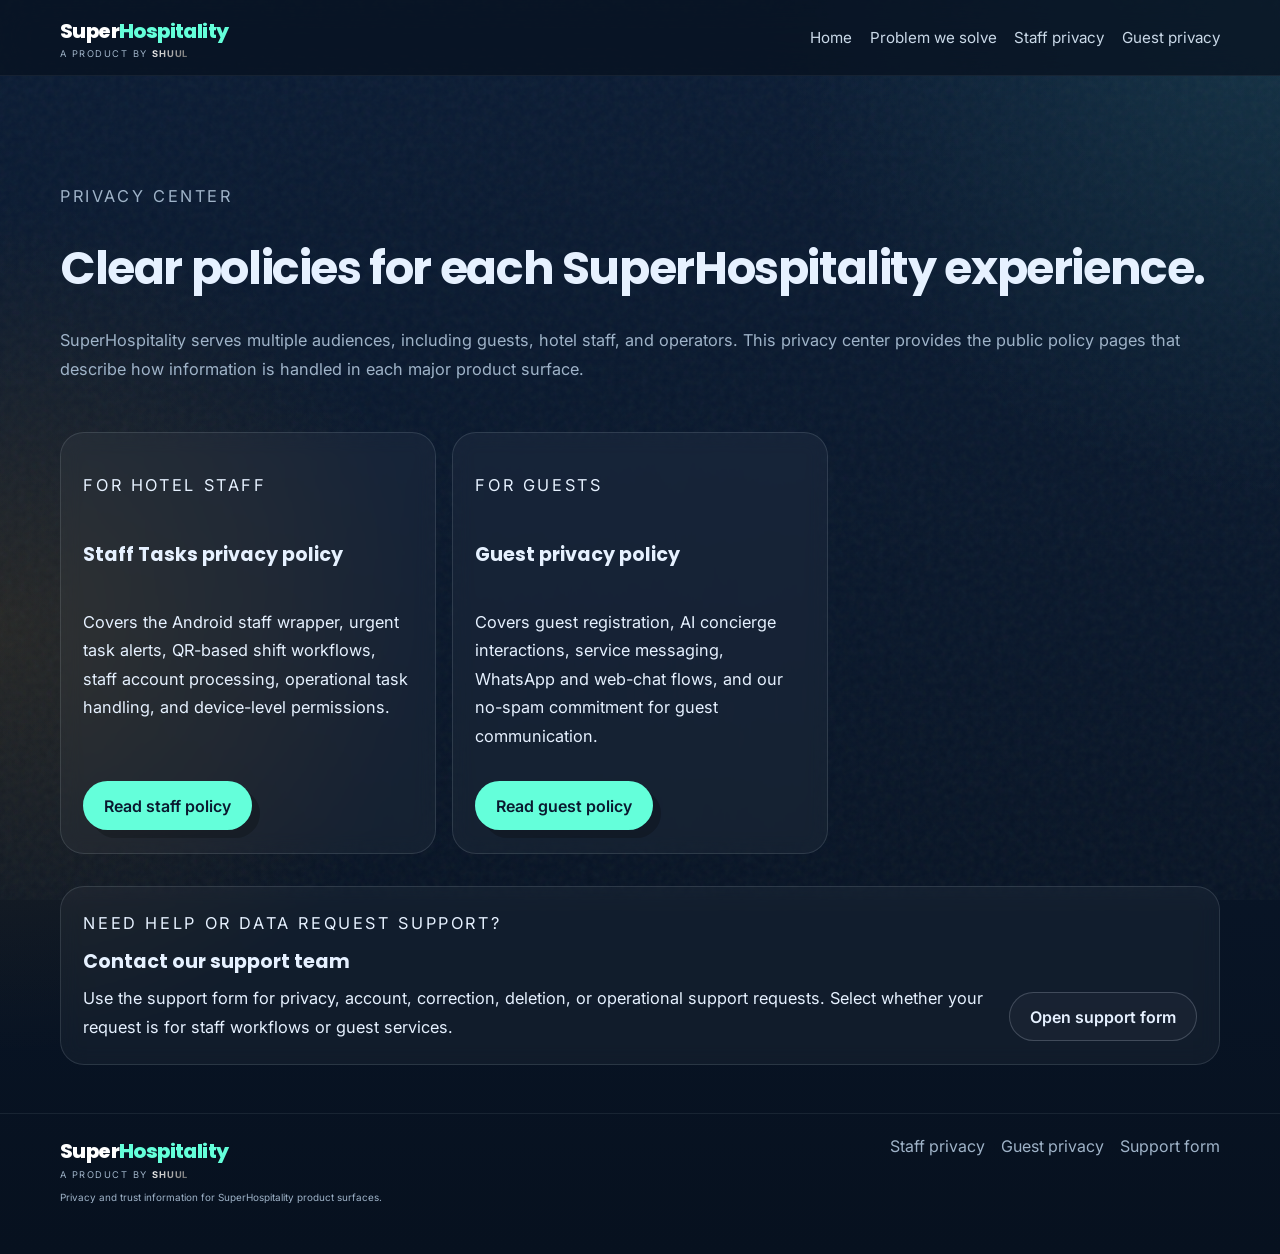
==== privacy/index.html @ 005af6ee "Add files via upload" ====
<!DOCTYPE html>
<html lang="en">
  <head>
    <meta charset="UTF-8" />
    <meta name="viewport" content="width=device-width, initial-scale=1.0" />
    <title>Privacy Center | SuperHospitality</title>
    <meta name="description" content="Privacy center for SuperHospitality products, including guest-facing and staff-facing privacy policies." />
    <link rel="icon" type="image/svg+xml" href="/favicon.svg">
    <link rel="preconnect" href="https://fonts.googleapis.com">
    <link rel="preconnect" href="https://fonts.gstatic.com" crossorigin>
    <link href="https://fonts.googleapis.com/css2?family=Inter:wght@400;500;600&family=Poppins:wght@700;800&display=swap" rel="stylesheet">
    <link rel="stylesheet" crossorigin href="/assets/landing-doZtex9j.css">
  </head>
  <body>
    <div class="site-shell">
      <div class="site-noise" aria-hidden="true"></div>
      <header class="site-header">
        <div class="container nav-row">
          <a class="brand-lockup" href="/" aria-label="SuperHospitality home">
            <span class="brand-mark"><span style="color:#fff">Super</span><span class="brand-mark-teal">Hospitality</span></span>
            <span class="brand-meta">A PRODUCT BY <span class="shuul-silver">SHUUL</span></span>
          </a>
          <nav class="nav-links" aria-label="Primary navigation">
            <a href="/">Home</a>
            <a href="/the-problem/">Problem we solve</a>
            <a href="/privacy/staff/">Staff privacy</a>
            <a href="/privacy/guest/">Guest privacy</a>
          </nav>
        </div>
      </header>
      <main>
        <section class="hero-section">
          <div class="container section-stack">
            <div class="section-heading">
              <p class="eyebrow">Privacy Center</p>
              <h1 style="font-family:'Poppins',sans-serif; font-size:clamp(2rem,3.6vw,3.3rem); line-height:1.1; letter-spacing:-0.03em; margin:0;">Clear policies for each SuperHospitality experience.</h1>
              <p>SuperHospitality serves multiple audiences, including guests, hotel staff, and operators. This privacy center provides the public policy pages that describe how information is handled in each major product surface.</p>
            </div>
            <div class="capability-grid">
              <article class="capability-card">
                <p class="eyebrow">For hotel staff</p>
                <h3>Staff Tasks privacy policy</h3>
                <p>Covers the Android staff wrapper, urgent task alerts, QR-based shift workflows, staff account processing, operational task handling, and device-level permissions.</p>
                <a class="button button-primary" href="/privacy/staff/">Read staff policy</a>
              </article>
              <article class="capability-card">
                <p class="eyebrow">For guests</p>
                <h3>Guest privacy policy</h3>
                <p>Covers guest registration, AI concierge interactions, service messaging, WhatsApp and web-chat flows, and our no-spam commitment for guest communication.</p>
                <a class="button button-primary" href="/privacy/guest/">Read guest policy</a>
              </article>
            </div>
            <article class="info-card support-callout">
              <div>
                <p class="eyebrow">Need help or data request support?</p>
                <h3>Contact our support team</h3>
                <p>Use the support form for privacy, account, correction, deletion, or operational support requests. Select whether your request is for staff workflows or guest services.</p>
              </div>
              <a class="button button-secondary" href="https://docs.google.com/forms/d/e/1FAIpQLSdN3MkTpfdav8YpNEvR-FpAgoYlP2b0-Zy10E2yKwzuVn5wVg/viewform?usp=dialog" target="_blank" rel="noreferrer">Open support form</a>
            </article>
          </div>
        </section>
      </main>
      <footer class="site-footer">
        <div class="container footer-inner">
          <div class="footer-brand">
            <a class="brand-lockup" href="/" aria-label="SuperHospitality home">
              <span class="brand-mark"><span style="color:#fff">Super</span><span class="brand-mark-teal">Hospitality</span></span>
              <span class="brand-meta">A PRODUCT BY <span class="shuul-silver">SHUUL</span></span>
            </a>
            <p class="footer-brand-copy">Privacy and trust information for SuperHospitality product surfaces.</p>
          </div>
          <nav class="footer-links" aria-label="Footer navigation">
            <a href="/privacy/staff/">Staff privacy</a>
            <a href="/privacy/guest/">Guest privacy</a>
            <a href="https://docs.google.com/forms/d/e/1FAIpQLSdN3MkTpfdav8YpNEvR-FpAgoYlP2b0-Zy10E2yKwzuVn5wVg/viewform?usp=dialog" target="_blank" rel="noreferrer">Support form</a>
          </nav>
        </div>
      </footer>
    </div>
  </body>
</html>
---- assets/landing-doZtex9j.css ----
:root{--navy: #0a192f;--navy-deep: #07111f;--ink: #112240;--paper: #f0f4f8;--cardboard: #d6c0b0;--teal: #64ffda;--gold: #f59e0b;--text: #e6f1ff;--muted: #9fb3c8;--border: rgba(230, 241, 255, .12);--shadow: 0 28px 80px rgba(0, 0, 0, .28)}*{box-sizing:border-box}html{scroll-behavior:smooth}body{margin:0;font-family:Inter,sans-serif;background:var(--navy);color:var(--text);overflow-x:hidden}a{color:inherit;text-decoration:none}img{display:block;max-width:100%}.site-shell{position:relative;min-height:100vh;background:radial-gradient(circle at top right,rgba(100,255,218,.1),transparent 28%),radial-gradient(circle at left center,rgba(245,158,11,.12),transparent 30%),linear-gradient(180deg,#0b1c35,#07111f)}.site-noise{position:fixed;inset:0;pointer-events:none;opacity:.05;z-index:0;background-image:url("data:image/svg+xml,%3Csvg viewBox='0 0 200 200' xmlns='http://www.w3.org/2000/svg'%3E%3Cfilter id='noiseFilter'%3E%3CfeTurbulence type='fractalNoise' baseFrequency='0.65' numOctaves='3' stitchTiles='stitch'/%3E%3C/filter%3E%3Crect width='100%25' height='100%25' filter='url(%23noiseFilter)'/%3E%3C/svg%3E")}.container{position:relative;z-index:1;width:min(1160px,calc(100vw - 2rem));margin:0 auto}.site-header{position:sticky;top:0;z-index:10;padding:1rem 0;-webkit-backdrop-filter:blur(18px);backdrop-filter:blur(18px);background:#07111fb8;border-bottom:1px solid rgba(230,241,255,.06)}.nav-row{display:flex;align-items:center;justify-content:space-between;gap:1rem;flex-wrap:wrap}.footer-row{display:flex;align-items:center;justify-content:space-between;gap:1rem}.brand-lockup{display:flex;flex-direction:column;gap:.15rem}.brand-mark{font-family:Poppins,sans-serif;font-size:1.25rem;font-weight:800;letter-spacing:-.03em;color:#fff}.brand-mark-green{color:#25d366}.brand-mark-teal{color:var(--teal)}.shuul-silver{background:linear-gradient(135deg,#fff,#b3b3b3,#666);-webkit-background-clip:text;-webkit-text-fill-color:transparent;background-clip:text;font-weight:700;letter-spacing:.08em}.nav-hamburger{display:none;flex-direction:column;justify-content:center;gap:5px;width:2.4rem;height:2.4rem;padding:0;border:1px solid var(--border);border-radius:.5rem;background:transparent;cursor:pointer;align-items:center}.nav-hamburger span{display:block;width:18px;height:2px;background:var(--text);border-radius:1px;transition:transform .25s ease,opacity .2s ease}.nav-hamburger.is-open span:nth-child(1){transform:translateY(7px) rotate(45deg)}.nav-hamburger.is-open span:nth-child(2){opacity:0}.nav-hamburger.is-open span:nth-child(3){transform:translateY(-7px) rotate(-45deg)}.brand-meta,.eyebrow,.stat-label,.signal-title,.card-index{text-transform:uppercase;letter-spacing:.16em;font-size:.73rem}.brand-meta{font-size:.58rem;color:var(--muted)}.brand-meta,.signal-strip p,.section-heading p,.section-copy-block p,.site-footer p{color:var(--muted)}.nav-links{display:flex;align-items:center;gap:1.1rem;color:#cad9e8;font-size:.95rem}.nav-links a:hover,.footer-links a:hover,.text-link:hover{color:var(--teal)}.button{display:inline-flex;align-items:center;justify-content:center;min-height:3rem;padding:.85rem 1.25rem;border-radius:999px;border:1px solid transparent;font-weight:600;transition:transform .18s ease,border-color .18s ease,background .18s ease}.button:hover{transform:translateY(-1px)}.button-primary{background:var(--teal);color:var(--navy);box-shadow:8px 8px #00000038}.button-secondary{border-color:#e6f1ff33;color:var(--text);background:#ffffff08}.hero-section{padding:clamp(3.5rem,7vw,6rem) 0 3rem}.hero-grid,.split-section{display:grid;grid-template-columns:minmax(0,1.1fr) minmax(320px,.9fr);gap:clamp(1.5rem,4vw,3rem);align-items:center}.hero-copy h1,.section-heading h2,.section-copy-block h2,.beta-panel h2{margin:0;font-family:Poppins,sans-serif;line-height:1.15;letter-spacing:-.03em}.hero-copy h1{font-size:clamp(1.8rem,3.2vw,2.8rem)}.hero-text,.section-heading p,.section-copy-block p,.beta-panel p,.info-card p,.capability-card p,.deployment-item,.site-footer p{font-size:1.02rem;line-height:1.75}.hero-text{max-width:58ch;margin:1.5rem 0 0}.hero-actions{display:flex;flex-wrap:wrap;gap:1rem;margin:2rem 0 1rem}.hero-note{color:#d9e7f5;font-size:.95rem}.hero-highlights{display:flex;flex-wrap:wrap;gap:.7rem;margin-top:1.6rem}.hero-highlights span,.signal-strip-inner,.info-card,.capability-card,.media-frame,.beta-panel,.deployment-item,.stat-card{border:1px solid var(--border);background:#ffffff0a;-webkit-backdrop-filter:blur(10px);backdrop-filter:blur(10px)}.hero-highlights span{padding:.55rem .85rem;border-radius:999px;color:#dbe7f3;font-size:.9rem}.hero-visual{position:relative}.visual-card{overflow:hidden;border-radius:1.5rem;box-shadow:var(--shadow)}.visual-card-main img,.media-frame img{width:100%;height:auto;object-fit:cover}.stat-card{position:absolute;padding:1rem 1.1rem;border-radius:1.25rem;max-width:15rem;box-shadow:var(--shadow)}.stat-card strong{display:block;margin-top:.35rem;font-size:1rem;line-height:1.4}.stat-card-top{top:1rem;left:-.5rem}.stat-card-bottom{right:-.25rem;bottom:1.5rem}.signal-strip{padding:0 0 1rem}.signal-strip-inner{display:flex;align-items:center;gap:1rem;padding:1rem 1.2rem;border-radius:1.2rem}.signal-strip p{margin:0}.signal-title{color:var(--gold);white-space:nowrap}.content-section{padding:clamp(3rem,6vw,5rem) 0}.section-stack{display:flex;flex-direction:column;gap:2rem}.section-heading,.section-copy-block{display:flex;flex-direction:column;gap:1rem}.section-heading h2,.section-copy-block h2,.beta-panel h2{font-size:clamp(1.5rem,2.5vw,2rem)}.workflow-grid,.capability-grid,.deployment-grid,.tech-grid{display:grid;gap:1rem}.workflow-grid{grid-template-columns:repeat(4,minmax(0,1fr))}.capability-grid{grid-template-columns:repeat(3,minmax(0,1fr))}.deployment-grid{grid-template-columns:repeat(2,minmax(0,1fr))}.tech-grid{grid-template-columns:repeat(4,minmax(0,1fr))}.info-card,.capability-card,.deployment-item,.beta-panel{border-radius:1.5rem;padding:1.4rem}.capability-card{display:flex;flex-direction:column;gap:.9rem}.capability-card .button{margin-top:auto;align-self:flex-start}.support-callout{display:flex;align-items:flex-end;justify-content:space-between;gap:1.1rem}.support-callout h3{margin:.4rem 0 .55rem}.support-callout p{margin:0}.support-callout .button{flex-shrink:0}.card-index{color:var(--teal)}.info-card h3,.capability-card h3,.tech-card h3{margin:.6rem 0 .5rem;font-family:Poppins,sans-serif;font-size:1.2rem}.split-section-reverse{grid-template-columns:minmax(0,1fr) minmax(320px,.95fr)}.media-frame{overflow:hidden;border-radius:2rem;box-shadow:var(--shadow)}.media-frame-dark{background:#112240a3}.media-frame-light{background:#f0f4f814}.detail-list{margin:0;padding-left:1.25rem;color:var(--text);display:grid;gap:.75rem}.detail-list li{line-height:1.6}.text-link{color:var(--teal);font-weight:600}.deployment-grid{margin-top:.6rem}.beta-section{padding-bottom:5.5rem}.beta-panel{display:grid;grid-template-columns:minmax(0,1.3fr) minmax(260px,.7fr);gap:1.5rem;align-items:center;background:linear-gradient(135deg,#64ffda1a,#f59e0b14)}.beta-actions{display:flex;flex-direction:column;gap:.9rem}.site-footer{padding:0 0 2.5rem;border-top:1px solid rgba(230,241,255,.08)}.footer-links{display:flex;flex-wrap:wrap;gap:1rem;color:var(--muted)}.footer-inner{display:flex;align-items:flex-start;justify-content:space-between;gap:2rem;padding-top:1.4rem}.site-footer .footer-brand-copy{font-size:.62rem;line-height:1.45;max-width:28rem}@media(max-width:980px){.nav-row{flex-wrap:wrap}.nav-hamburger{display:flex}.nav-links{display:none;flex-direction:column;width:100%;gap:0;padding:.75rem 0 .5rem;border-top:1px solid var(--border);margin-top:.5rem}.nav-links.is-open{display:flex}.nav-links a,.nav-links .nav-cta{padding:.75rem 0;font-size:1rem;border-bottom:1px solid rgba(230,241,255,.05)}.nav-links .nav-cta{margin-top:.5rem;border-bottom:none}.hero-grid,.split-section,.split-section-reverse,.beta-panel{grid-template-columns:1fr}.footer-inner{flex-direction:column;gap:1.25rem}.workflow-grid,.capability-grid,.deployment-grid,.tech-grid{grid-template-columns:1fr 1fr}.hero-visual{min-height:auto;padding-top:1rem}.stat-card{position:static;margin-top:1rem;max-width:none}}@media(max-width:720px){.workflow-grid,.capability-grid,.deployment-grid,.tech-grid,.beta-panel{grid-template-columns:1fr}.hero-copy h1{max-width:none}.hero-actions,.beta-actions,.button{width:100%}.support-callout{flex-direction:column;align-items:stretch}}.carousel-wrapper{position:relative;overflow:hidden;border-radius:2rem;background:#112240a3;border:1px solid var(--border);aspect-ratio:11 / 6}.carousel-track{display:flex;gap:0;overflow-x:auto;scroll-snap-type:x mandatory;-webkit-overflow-scrolling:touch;scrollbar-width:none;height:100%}.carousel-track::-webkit-scrollbar{display:none}.carousel-slide{flex:0 0 100%;scroll-snap-align:start;overflow:hidden;height:100%}.carousel-slide img{width:100%;height:100%;display:block;object-fit:contain}.tech-card{background:var(--ink);padding:1.4rem;border-radius:1rem;border:1px solid rgba(255,255,255,.05);box-shadow:0 4px 20px #00000026}.tech-icon{width:2.8rem;height:2.8rem;background:#64ffda1a;color:var(--teal);border-radius:.6rem;display:flex;align-items:center;justify-content:center;margin-bottom:.8rem}.tech-card h3{font-size:1rem}.tech-card p{margin:0;color:var(--muted);font-size:.92rem;line-height:1.6}.text-teal{color:var(--teal)}.integration-block{text-align:center;margin-top:3rem;padding-top:3rem;border-top:1px solid var(--border)}.integration-label{display:inline-flex;align-items:center;gap:.5rem;color:var(--teal);text-transform:uppercase;letter-spacing:.16em;font-size:.73rem;font-weight:600;margin-bottom:.75rem}.integration-block h2{font-family:Poppins,sans-serif;font-size:clamp(1.3rem,2.2vw,1.8rem);line-height:1.2;letter-spacing:-.03em;margin:0 0 2rem}.integration-stack{display:flex;flex-direction:column;align-items:center;max-width:26rem;margin:0 auto 1.5rem}.integration-layer{width:100%;display:flex;align-items:center;justify-content:center;gap:.75rem;padding:1.1rem 1.5rem;border-radius:.75rem;font-weight:600}.integration-layer-top{background:var(--navy);border:2px solid var(--teal);box-shadow:0 10px 40px #00000080;position:relative;z-index:2;margin-bottom:-.5rem}.integration-layer-top strong{display:block;font-size:1rem}.integration-layer-top small{display:block;color:var(--muted);font-size:.78rem;font-weight:400}.sh-badge{background:var(--teal);color:var(--navy);font-family:Poppins,sans-serif;font-weight:800;font-size:.85rem;width:2.4rem;height:2.4rem;border-radius:.5rem;display:flex;align-items:center;justify-content:center;flex-shrink:0}.integration-layer-base{background:#1e293b;border:1px solid #475569;color:var(--muted);position:relative;z-index:1}.integration-note{color:var(--muted);font-size:.92rem;line-height:1.6}.modal-backdrop{position:fixed;inset:0;z-index:100;display:flex;align-items:center;justify-content:center;padding:1rem;background:#07111fcc;-webkit-backdrop-filter:blur(6px);backdrop-filter:blur(6px);opacity:0;pointer-events:none;transition:opacity .2s ease}.modal-backdrop.is-open{opacity:1;pointer-events:auto}.modal-container{width:100%;max-width:52rem;height:85vh;background:var(--paper);border-radius:1.5rem;border:3px solid var(--navy);box-shadow:10px 10px #0006;display:flex;flex-direction:column;overflow:hidden;transform:scale(.95);transition:transform .2s ease}.modal-backdrop.is-open .modal-container{transform:scale(1)}.modal-header{display:flex;align-items:center;justify-content:space-between;padding:1rem 1.25rem;background:var(--navy)}.modal-header h3{margin:0;font-family:Poppins,sans-serif;font-size:1.15rem;font-weight:700;color:#fff}.modal-close{background:none;border:none;color:#94a3b8;font-size:1.6rem;cursor:pointer;line-height:1;padding:.25rem;transition:color .15s ease}.modal-close:hover{color:#fff}.modal-body{flex:1;overflow:hidden}.modal-body iframe{display:block;width:100%;height:100%;border:none}button.button{cursor:pointer}
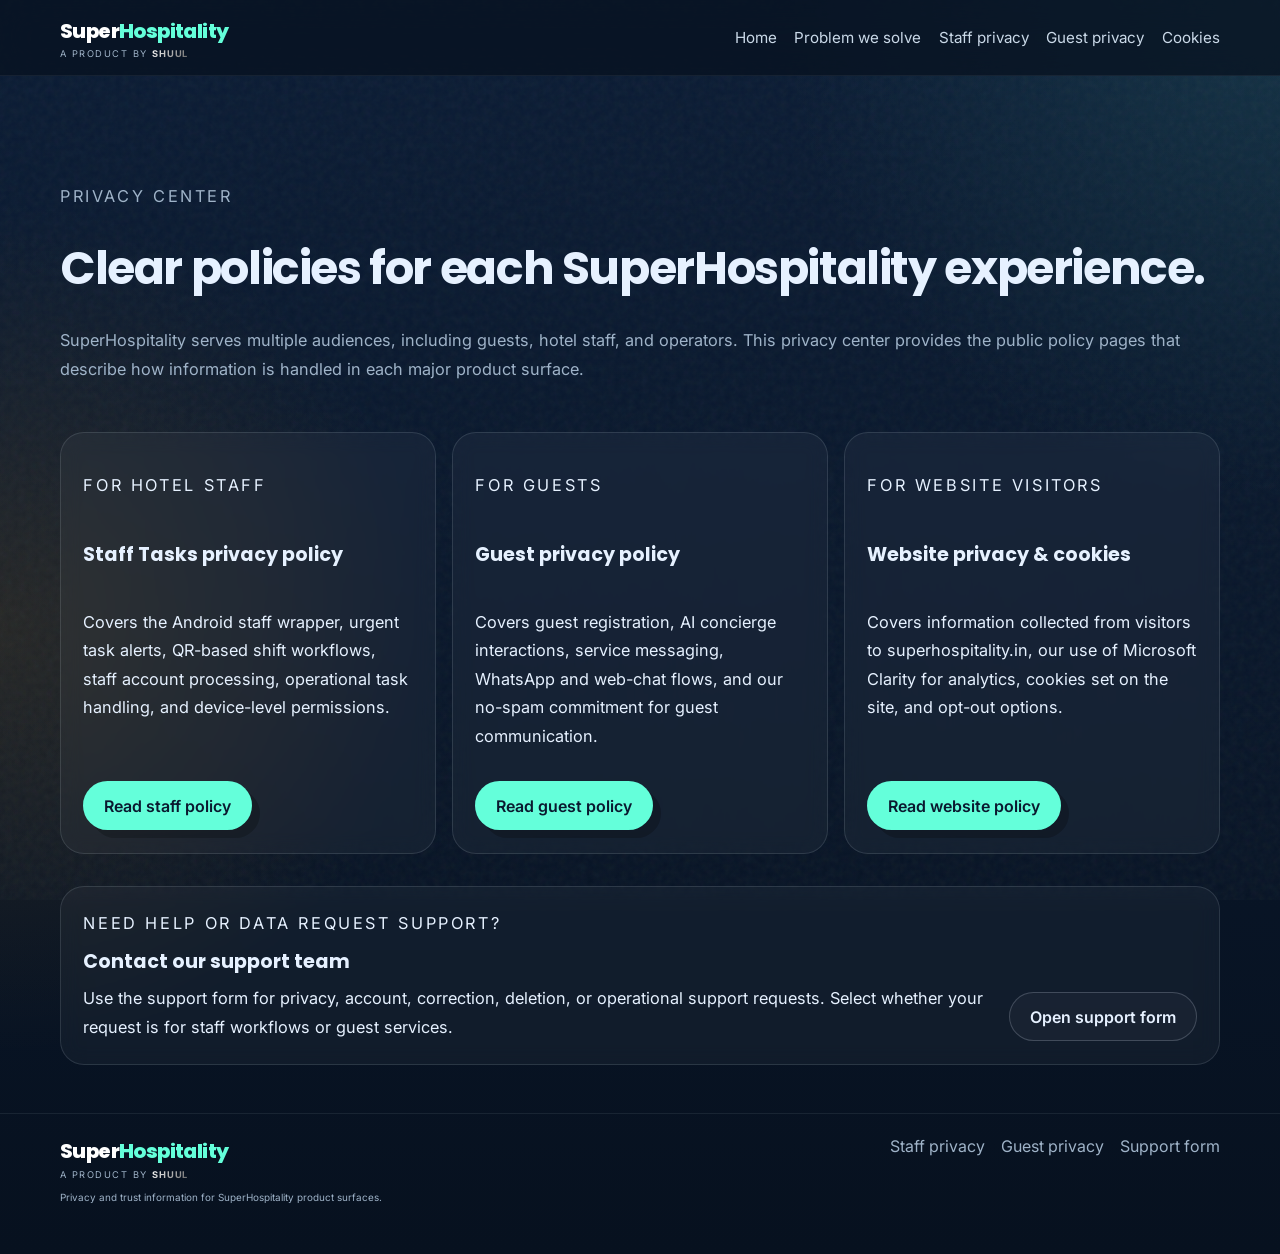
==== commit 382d78d1: "Add files via upload" ====
--- a/privacy/index.html
+++ b/privacy/index.html
@@ -25,6 +25,7 @@
             <a href="/the-problem/">Problem we solve</a>
             <a href="/privacy/staff/">Staff privacy</a>
             <a href="/privacy/guest/">Guest privacy</a>
+            <a href="/privacy/website/">Cookies</a>
           </nav>
         </div>
       </header>
@@ -48,6 +49,12 @@
                 <h3>Guest privacy policy</h3>
                 <p>Covers guest registration, AI concierge interactions, service messaging, WhatsApp and web-chat flows, and our no-spam commitment for guest communication.</p>
                 <a class="button button-primary" href="/privacy/guest/">Read guest policy</a>
+              </article>
+              <article class="capability-card">
+                <p class="eyebrow">For website visitors</p>
+                <h3>Website privacy &amp; cookies</h3>
+                <p>Covers information collected from visitors to superhospitality.in, our use of Microsoft Clarity for analytics, cookies set on the site, and opt-out options.</p>
+                <a class="button button-primary" href="/privacy/website/">Read website policy</a>
               </article>
             </div>
             <article class="info-card support-callout">
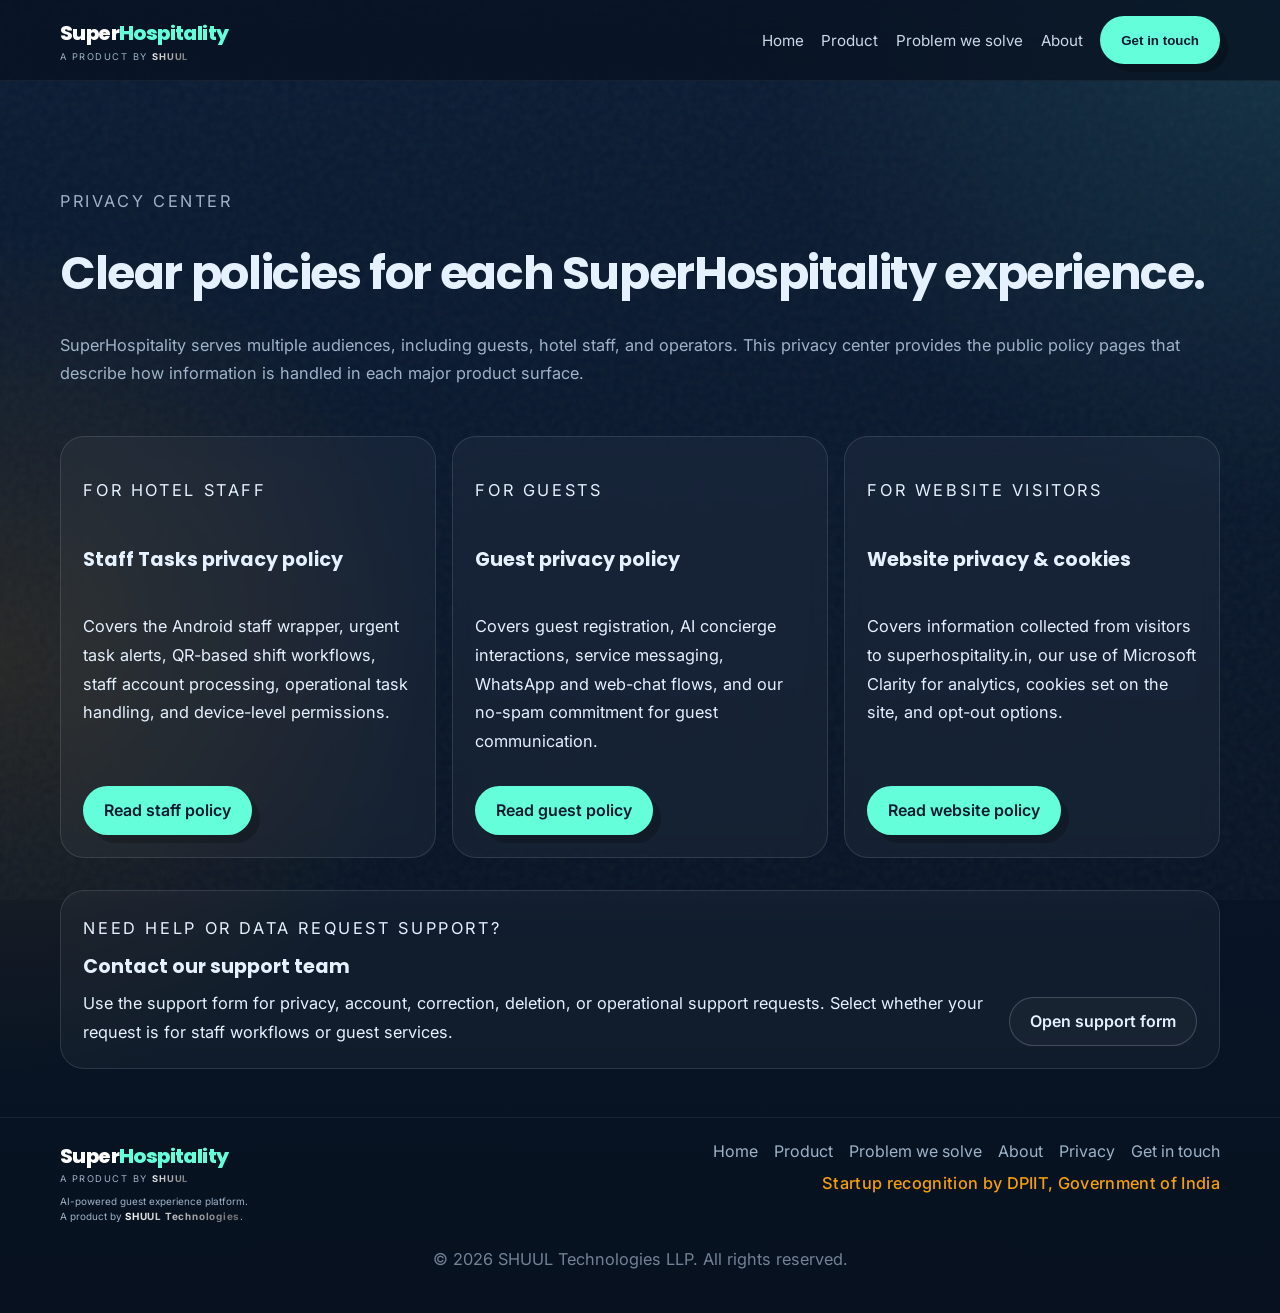
==== commit 9bb256d5: "Add files via upload" ====
--- a/privacy/index.html
+++ b/privacy/index.html
@@ -9,26 +9,12 @@
     <link rel="preconnect" href="https://fonts.googleapis.com">
     <link rel="preconnect" href="https://fonts.gstatic.com" crossorigin>
     <link href="https://fonts.googleapis.com/css2?family=Inter:wght@400;500;600&family=Poppins:wght@700;800&display=swap" rel="stylesheet">
-    <link rel="stylesheet" crossorigin href="/assets/landing-doZtex9j.css">
+    <link rel="stylesheet" crossorigin href="/assets/landing-BX92CsZf.css">
   </head>
   <body>
     <div class="site-shell">
       <div class="site-noise" aria-hidden="true"></div>
-      <header class="site-header">
-        <div class="container nav-row">
-          <a class="brand-lockup" href="/" aria-label="SuperHospitality home">
-            <span class="brand-mark"><span style="color:#fff">Super</span><span class="brand-mark-teal">Hospitality</span></span>
-            <span class="brand-meta">A PRODUCT BY <span class="shuul-silver">SHUUL</span></span>
-          </a>
-          <nav class="nav-links" aria-label="Primary navigation">
-            <a href="/">Home</a>
-            <a href="/the-problem/">Problem we solve</a>
-            <a href="/privacy/staff/">Staff privacy</a>
-            <a href="/privacy/guest/">Guest privacy</a>
-            <a href="/privacy/website/">Cookies</a>
-          </nav>
-        </div>
-      </header>
+      <header class="site-header" data-shared-header></header>
       <main>
         <section class="hero-section">
           <div class="container section-stack">
@@ -68,22 +54,9 @@
           </div>
         </section>
       </main>
-      <footer class="site-footer">
-        <div class="container footer-inner">
-          <div class="footer-brand">
-            <a class="brand-lockup" href="/" aria-label="SuperHospitality home">
-              <span class="brand-mark"><span style="color:#fff">Super</span><span class="brand-mark-teal">Hospitality</span></span>
-              <span class="brand-meta">A PRODUCT BY <span class="shuul-silver">SHUUL</span></span>
-            </a>
-            <p class="footer-brand-copy">Privacy and trust information for SuperHospitality product surfaces.</p>
-          </div>
-          <nav class="footer-links" aria-label="Footer navigation">
-            <a href="/privacy/staff/">Staff privacy</a>
-            <a href="/privacy/guest/">Guest privacy</a>
-            <a href="https://docs.google.com/forms/d/e/1FAIpQLSdN3MkTpfdav8YpNEvR-FpAgoYlP2b0-Zy10E2yKwzuVn5wVg/viewform?usp=dialog" target="_blank" rel="noreferrer">Support form</a>
-          </nav>
-        </div>
-      </footer>
+      <footer class="site-footer" data-shared-footer></footer>
     </div>
+
+    <script src="/shared/layout.js"></script>
   </body>
 </html>
--- a/assets/landing-BX92CsZf.css
+++ b/assets/landing-BX92CsZf.css
@@ -0,0 +1 @@
+:root{--navy: #0a192f;--navy-deep: #07111f;--ink: #112240;--paper: #f0f4f8;--cardboard: #d6c0b0;--teal: #64ffda;--gold: #f59e0b;--text: #e6f1ff;--muted: #9fb3c8;--border: rgba(230, 241, 255, .12);--shadow: 0 28px 80px rgba(0, 0, 0, .28)}*{box-sizing:border-box}html{scroll-behavior:smooth}body{margin:0;font-family:Inter,sans-serif;background:var(--navy);color:var(--text);overflow-x:hidden}a{color:inherit;text-decoration:none}img{display:block;max-width:100%}.site-shell{position:relative;min-height:100vh;background:radial-gradient(circle at top right,rgba(100,255,218,.1),transparent 28%),radial-gradient(circle at left center,rgba(245,158,11,.12),transparent 30%),linear-gradient(180deg,#0b1c35,#07111f)}.site-noise{position:fixed;inset:0;pointer-events:none;opacity:.05;z-index:0;background-image:url("data:image/svg+xml,%3Csvg viewBox='0 0 200 200' xmlns='http://www.w3.org/2000/svg'%3E%3Cfilter id='noiseFilter'%3E%3CfeTurbulence type='fractalNoise' baseFrequency='0.65' numOctaves='3' stitchTiles='stitch'/%3E%3C/filter%3E%3Crect width='100%25' height='100%25' filter='url(%23noiseFilter)'/%3E%3C/svg%3E")}.container{position:relative;z-index:1;width:min(1160px,calc(100vw - 2rem));margin:0 auto}.site-header{position:sticky;top:0;z-index:10;padding:1rem 0;-webkit-backdrop-filter:blur(18px);backdrop-filter:blur(18px);background:#07111fb8;border-bottom:1px solid rgba(230,241,255,.06)}.nav-row{display:flex;align-items:center;justify-content:space-between;gap:1rem;flex-wrap:wrap}.footer-row{display:flex;align-items:center;justify-content:space-between;gap:1rem}.brand-lockup{display:flex;flex-direction:column;gap:.15rem}.brand-mark{font-family:Poppins,sans-serif;font-size:1.25rem;font-weight:800;letter-spacing:-.03em;color:#fff}.brand-mark-green{color:#25d366}.brand-mark-teal{color:var(--teal)}.shuul-silver{background:linear-gradient(135deg,#fff,#b3b3b3,#666);-webkit-background-clip:text;-webkit-text-fill-color:transparent;background-clip:text;font-weight:700;letter-spacing:.08em}.nav-hamburger{display:none;flex-direction:column;justify-content:center;gap:5px;width:2.4rem;height:2.4rem;padding:0;border:1px solid var(--border);border-radius:.5rem;background:transparent;cursor:pointer;align-items:center}.nav-hamburger span{display:block;width:18px;height:2px;background:var(--text);border-radius:1px;transition:transform .25s ease,opacity .2s ease}.nav-hamburger.is-open span:nth-child(1){transform:translateY(7px) rotate(45deg)}.nav-hamburger.is-open span:nth-child(2){opacity:0}.nav-hamburger.is-open span:nth-child(3){transform:translateY(-7px) rotate(-45deg)}.brand-meta,.eyebrow,.stat-label,.signal-title,.card-index{text-transform:uppercase;letter-spacing:.16em;font-size:.73rem}.brand-meta{font-size:.58rem;color:var(--muted)}.brand-meta,.signal-strip p,.section-heading p,.section-copy-block p,.site-footer p{color:var(--muted)}.nav-links{display:flex;align-items:center;gap:1.1rem;color:#cad9e8;font-size:.95rem}.nav-links a:hover,.footer-links a:hover,.text-link:hover{color:var(--teal)}.button{display:inline-flex;align-items:center;justify-content:center;min-height:3rem;padding:.85rem 1.25rem;border-radius:999px;border:1px solid transparent;font-weight:600;transition:transform .18s ease,border-color .18s ease,background .18s ease}.button:hover{transform:translateY(-1px)}.button-primary{background:var(--teal);color:var(--navy);box-shadow:8px 8px #00000038}.button-secondary{border-color:#e6f1ff33;color:var(--text);background:#ffffff08}.hero-section{padding:clamp(3.5rem,7vw,6rem) 0 3rem}.hero-grid,.split-section{display:grid;grid-template-columns:minmax(0,1.1fr) minmax(320px,.9fr);gap:clamp(1.5rem,4vw,3rem);align-items:center}.hero-copy h1,.section-heading h2,.section-copy-block h2,.beta-panel h2{margin:0;font-family:Poppins,sans-serif;line-height:1.15;letter-spacing:-.03em}.hero-copy h1{font-size:clamp(1.8rem,3.2vw,2.8rem)}.hero-text,.section-heading p,.section-copy-block p,.beta-panel p,.info-card p,.capability-card p,.deployment-item,.site-footer p{font-size:1.02rem;line-height:1.75}.hero-text{max-width:58ch;margin:1.5rem 0 0}.hero-actions{display:flex;flex-wrap:wrap;gap:1rem;margin:2rem 0 1rem}.hero-note{color:#d9e7f5;font-size:.95rem}.hero-highlights{display:flex;flex-wrap:wrap;gap:.7rem;margin-top:1.6rem}.hero-highlights span,.signal-strip-inner,.info-card,.capability-card,.media-frame,.beta-panel,.deployment-item,.stat-card{border:1px solid var(--border);background:#ffffff0a;-webkit-backdrop-filter:blur(10px);backdrop-filter:blur(10px)}.hero-highlights span{padding:.55rem .85rem;border-radius:999px;color:#dbe7f3;font-size:.9rem}.hero-visual{position:relative}.visual-card{overflow:hidden;border-radius:1.5rem;box-shadow:var(--shadow)}.visual-card-main img,.media-frame img{width:100%;height:auto;object-fit:cover}.stat-card{position:absolute;padding:1rem 1.1rem;border-radius:1.25rem;max-width:15rem;box-shadow:var(--shadow)}.stat-card strong{display:block;margin-top:.35rem;font-size:1rem;line-height:1.4}.stat-card-top{top:1rem;left:-.5rem}.stat-card-bottom{right:-.25rem;bottom:1.5rem}.signal-strip{padding:0 0 1rem}.signal-strip-inner{display:flex;align-items:center;gap:1rem;padding:1rem 1.2rem;border-radius:1.2rem}.signal-strip p{margin:0}.signal-title{color:var(--gold);white-space:nowrap}.content-section{padding:clamp(3rem,6vw,5rem) 0}.section-stack{display:flex;flex-direction:column;gap:2rem}.section-heading,.section-copy-block{display:flex;flex-direction:column;gap:1rem}.section-heading h2,.section-copy-block h2,.beta-panel h2{font-size:clamp(1.5rem,2.5vw,2rem)}.workflow-grid,.capability-grid,.deployment-grid,.tech-grid{display:grid;gap:1rem}.workflow-grid{grid-template-columns:repeat(4,minmax(0,1fr))}.capability-grid{grid-template-columns:repeat(3,minmax(0,1fr))}.deployment-grid{grid-template-columns:repeat(2,minmax(0,1fr))}.tech-grid{grid-template-columns:repeat(4,minmax(0,1fr))}.info-card,.capability-card,.deployment-item,.beta-panel{border-radius:1.5rem;padding:1.4rem}.capability-card{display:flex;flex-direction:column;gap:.9rem}.capability-card .button{margin-top:auto;align-self:flex-start}.support-callout{display:flex;align-items:flex-end;justify-content:space-between;gap:1.1rem}.support-callout h3{margin:.4rem 0 .55rem}.support-callout p{margin:0}.support-callout .button{flex-shrink:0}.card-index{color:var(--teal)}.info-card h3,.capability-card h3,.tech-card h3{margin:.6rem 0 .5rem;font-family:Poppins,sans-serif;font-size:1.2rem}.split-section-reverse{grid-template-columns:minmax(0,1fr) minmax(320px,.95fr)}.media-frame{overflow:hidden;border-radius:2rem;box-shadow:var(--shadow)}.media-frame-dark{background:#112240a3}.media-frame-light{background:#f0f4f814}.detail-list{margin:0;padding-left:1.25rem;color:var(--text);display:grid;gap:.75rem}.detail-list li{line-height:1.6}.text-link{color:var(--teal);font-weight:600}.deployment-grid{margin-top:.6rem}.beta-section{padding-bottom:5.5rem}.beta-panel{display:grid;grid-template-columns:minmax(0,1.3fr) minmax(260px,.7fr);gap:1.5rem;align-items:center;background:linear-gradient(135deg,#64ffda1a,#f59e0b14)}.beta-actions{display:flex;flex-direction:column;gap:.9rem}.site-footer{padding:0 0 2.5rem;border-top:1px solid rgba(230,241,255,.08)}.footer-links{display:flex;flex-wrap:wrap;gap:1rem;color:var(--muted)}.footer-inner{display:flex;align-items:flex-start;justify-content:space-between;gap:2rem;padding-top:1.4rem}.site-footer .footer-brand-copy{font-size:.62rem;line-height:1.45;max-width:28rem}@media(max-width:980px){.nav-row{flex-wrap:wrap}.nav-hamburger{display:flex}.nav-links{display:none;flex-direction:column;width:100%;gap:0;padding:.75rem 0 .5rem;border-top:1px solid var(--border);margin-top:.5rem}.nav-links.is-open{display:flex}.nav-links a,.nav-links .nav-cta{padding:.75rem 0;font-size:1rem;border-bottom:1px solid rgba(230,241,255,.05)}.nav-links .nav-cta{margin-top:.5rem;border-bottom:none}.hero-grid,.split-section,.split-section-reverse,.beta-panel{grid-template-columns:1fr}.footer-inner{flex-direction:column;gap:1.25rem}.workflow-grid,.capability-grid,.deployment-grid,.tech-grid{grid-template-columns:1fr 1fr}.hero-visual{min-height:auto;padding-top:1rem}.stat-card{position:static;margin-top:1rem;max-width:none}}@media(max-width:720px){.workflow-grid,.capability-grid,.deployment-grid,.tech-grid,.beta-panel{grid-template-columns:1fr}.hero-copy h1{max-width:none}.hero-actions,.beta-actions,.button{width:100%}.support-callout{flex-direction:column;align-items:stretch}}.carousel-wrapper{position:relative;overflow:hidden;border-radius:2rem;background:#112240a3;border:1px solid var(--border);aspect-ratio:11 / 6}.carousel-track{display:flex;gap:0;overflow-x:auto;scroll-snap-type:x mandatory;-webkit-overflow-scrolling:touch;scrollbar-width:none;height:100%}.carousel-track::-webkit-scrollbar{display:none}.carousel-slide{flex:0 0 100%;scroll-snap-align:start;overflow:hidden;height:100%}.carousel-slide img{width:100%;height:100%;display:block;object-fit:contain}.tech-card{background:var(--ink);padding:1.4rem;border-radius:1rem;border:1px solid rgba(255,255,255,.05);box-shadow:0 4px 20px #00000026}.tech-icon{width:2.8rem;height:2.8rem;background:#64ffda1a;color:var(--teal);border-radius:.6rem;display:flex;align-items:center;justify-content:center;margin-bottom:.8rem}.tech-card h3{font-size:1rem}.tech-card p{margin:0;color:var(--muted);font-size:.92rem;line-height:1.6}.text-teal{color:var(--teal)}.integration-block{text-align:center;margin-top:3rem;padding-top:3rem;border-top:1px solid var(--border)}.integration-label{display:inline-flex;align-items:center;gap:.5rem;color:var(--teal);text-transform:uppercase;letter-spacing:.16em;font-size:.73rem;font-weight:600;margin-bottom:.75rem}.integration-block h2{font-family:Poppins,sans-serif;font-size:clamp(1.3rem,2.2vw,1.8rem);line-height:1.2;letter-spacing:-.03em;margin:0 0 2rem}.integration-stack{display:flex;flex-direction:column;align-items:center;max-width:26rem;margin:0 auto 1.5rem}.integration-layer{width:100%;display:flex;align-items:center;justify-content:center;gap:.75rem;padding:1.1rem 1.5rem;border-radius:.75rem;font-weight:600}.integration-layer-top{background:var(--navy);border:2px solid var(--teal);box-shadow:0 10px 40px #00000080;position:relative;z-index:2;margin-bottom:-.5rem}.integration-layer-top strong{display:block;font-size:1rem}.integration-layer-top small{display:block;color:var(--muted);font-size:.78rem;font-weight:400}.sh-badge{background:var(--teal);color:var(--navy);font-family:Poppins,sans-serif;font-weight:800;font-size:.85rem;width:2.4rem;height:2.4rem;border-radius:.5rem;display:flex;align-items:center;justify-content:center;flex-shrink:0}.integration-layer-base{background:#1e293b;border:1px solid #475569;color:var(--muted);position:relative;z-index:1}.integration-note{color:var(--muted);font-size:.92rem;line-height:1.6}.modal-backdrop{position:fixed;inset:0;z-index:100;display:flex;align-items:center;justify-content:center;padding:1rem;background:#07111fcc;-webkit-backdrop-filter:blur(6px);backdrop-filter:blur(6px);opacity:0;pointer-events:none;transition:opacity .2s ease}.modal-backdrop.is-open{opacity:1;pointer-events:auto}.modal-container{width:100%;max-width:52rem;height:85vh;background:var(--paper);border-radius:1.5rem;border:3px solid var(--navy);box-shadow:10px 10px #0006;display:flex;flex-direction:column;overflow:hidden;transform:scale(.95);transition:transform .2s ease}.modal-backdrop.is-open .modal-container{transform:scale(1)}.modal-header{display:flex;align-items:center;justify-content:space-between;padding:1rem 1.25rem;background:var(--navy)}.modal-header h3{margin:0;font-family:Poppins,sans-serif;font-size:1.15rem;font-weight:700;color:#fff}.modal-close{background:none;border:none;color:#94a3b8;font-size:1.6rem;cursor:pointer;line-height:1;padding:.25rem;transition:color .15s ease}.modal-close:hover{color:#fff}.modal-body{flex:1;overflow:hidden}.modal-body iframe{display:block;width:100%;height:100%;border:none}.video-container{position:relative;width:100%;max-width:800px;margin:0 auto;aspect-ratio:16 / 9;border-radius:1.5rem;overflow:hidden;border:1px solid var(--border);box-shadow:var(--shadow);background:var(--ink)}.video-container iframe{position:absolute;inset:0;width:100%;height:100%;border:none}.video-caption{text-align:center;color:var(--muted);font-size:.88rem;margin-top:1rem}.flow-steps{display:flex;align-items:stretch;gap:0;padding-bottom:1rem}.flow-step{flex:1;min-width:200px;display:flex;flex-direction:column;gap:.75rem;padding:1.2rem;border:1px solid var(--border);border-radius:1.5rem;background:#ffffff0a;-webkit-backdrop-filter:blur(10px);backdrop-filter:blur(10px);cursor:pointer;transition:border-color .18s ease,transform .18s ease;overflow:visible}.flow-step:hover{border-color:var(--teal);transform:translateY(-2px)}.flow-step-number{color:var(--teal);text-transform:uppercase;letter-spacing:.16em;font-size:.73rem;font-weight:600}.flow-step-screenshot{position:relative;aspect-ratio:16 / 10;border-radius:.75rem;overflow:hidden;background:var(--ink);border:1px solid var(--border)}.flow-step-screenshot img{width:100%;height:100%;object-fit:cover}.flow-step-screenshot-placeholder{position:absolute;inset:0;display:flex;flex-direction:column;align-items:center;justify-content:center;gap:.5rem;color:var(--muted);font-size:.8rem}.flow-step-screenshot img[src=""],.flow-step-screenshot img:not([src]),.flow-step-screenshot img[src*=placeholder]{display:none}.flow-step-screenshot img:not([src=""]):not([src*=placeholder])~.flow-step-screenshot-placeholder{display:none}.flow-step-screenshot-text{display:flex;align-items:center;justify-content:center}.flow-step-text-placeholder{display:flex;flex-direction:column;align-items:center;justify-content:center;gap:.6rem;color:var(--muted);font-size:.78rem;text-align:center;padding:1rem}.flow-step h3{font-family:Poppins,sans-serif;font-size:1.05rem;margin:0}.flow-step p{margin:0;color:var(--muted);font-size:.9rem;line-height:1.6}.flow-connector{display:flex;align-items:center;justify-content:center;flex-shrink:0;padding:0 .25rem;align-self:center;margin-top:-2rem}@media(max-width:980px){.flow-steps{flex-direction:column;gap:.5rem}.flow-connector{transform:rotate(90deg);margin-top:0;padding:.25rem 0}.flow-step{min-width:auto}}.footer-dpiit{margin-top:0;font-size:.58rem;letter-spacing:.02em}.footer-dpiit a{color:var(--gold);font-weight:500;transition:color .15s ease}.footer-dpiit a:hover{color:var(--teal)}.footer-copyright{margin:.75rem auto 0;font-size:.58rem;color:var(--muted);opacity:.7;text-align:center}.footer-right{display:flex;flex-direction:column;align-items:flex-end;gap:.5rem}.footer-right .footer-dpiit{text-align:right}.certificate-modal-container{max-width:60rem;height:auto;max-height:90vh}button.button{cursor:pointer}
